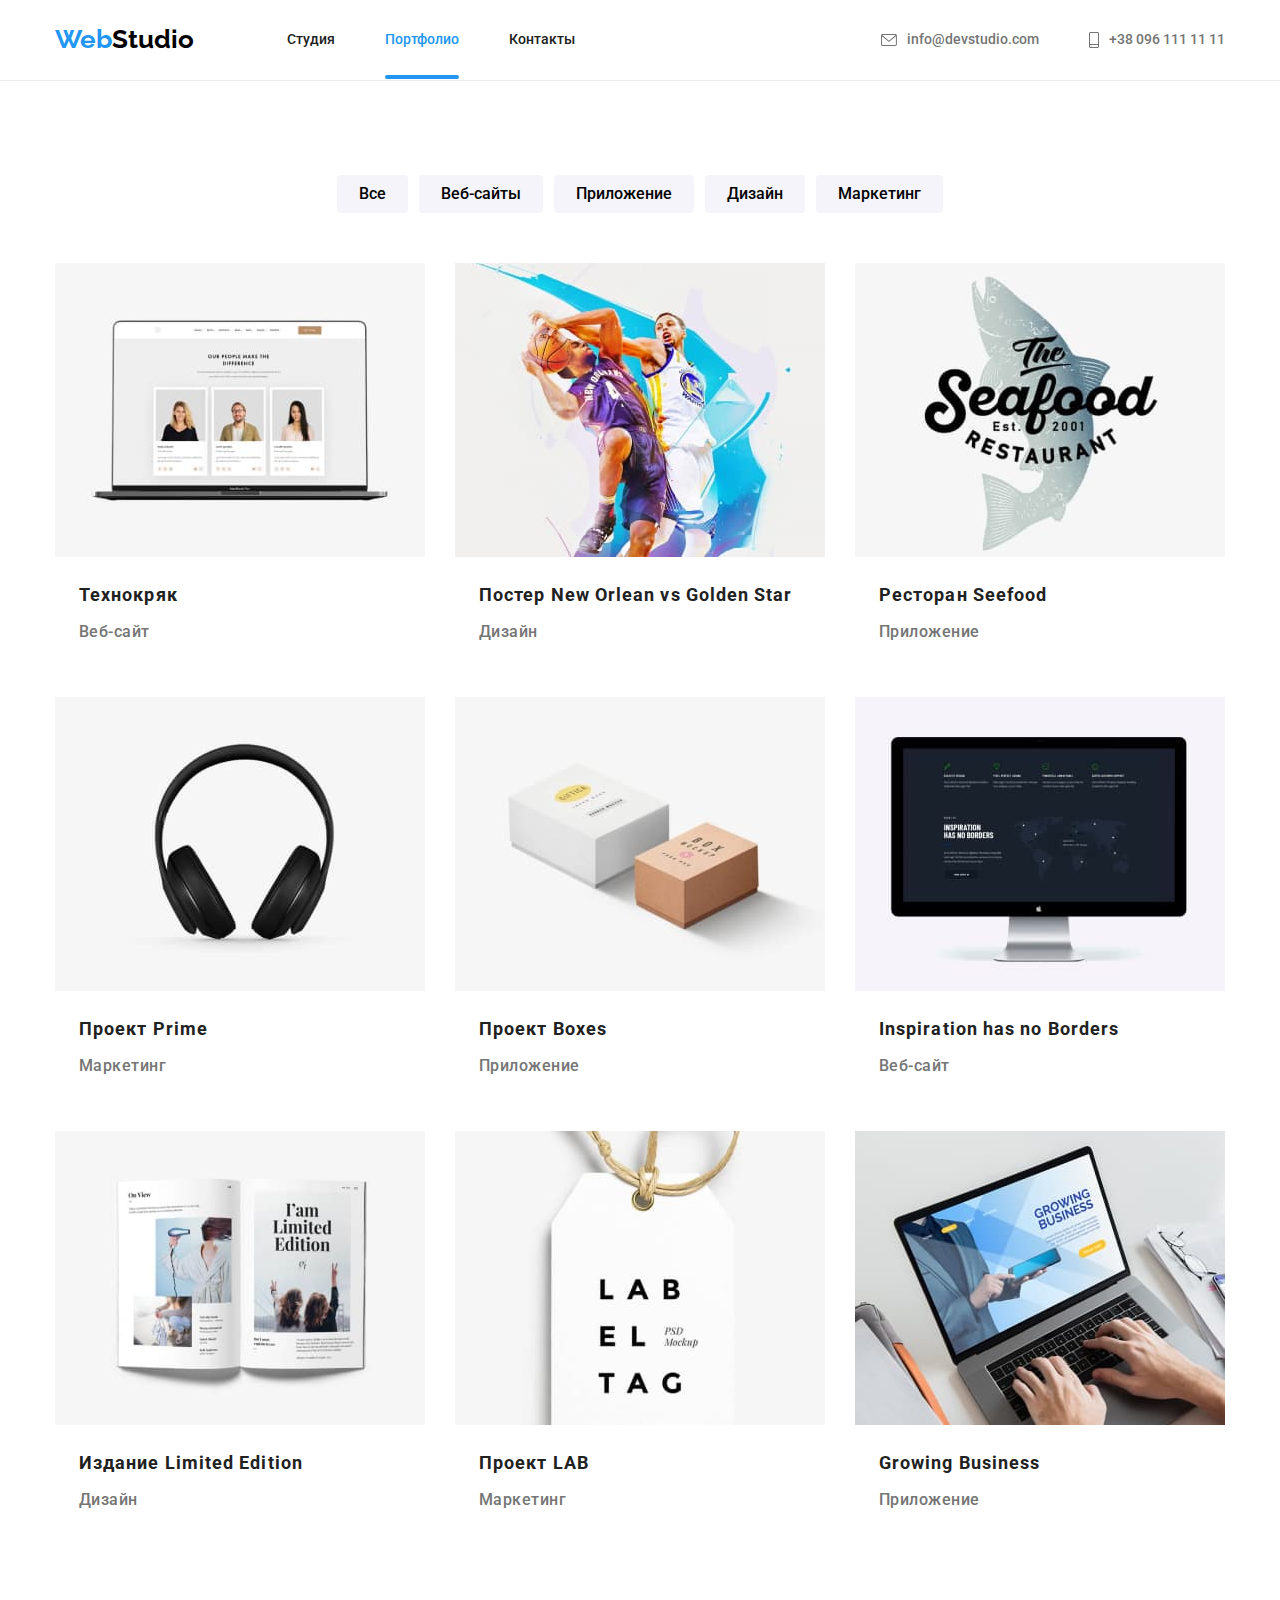
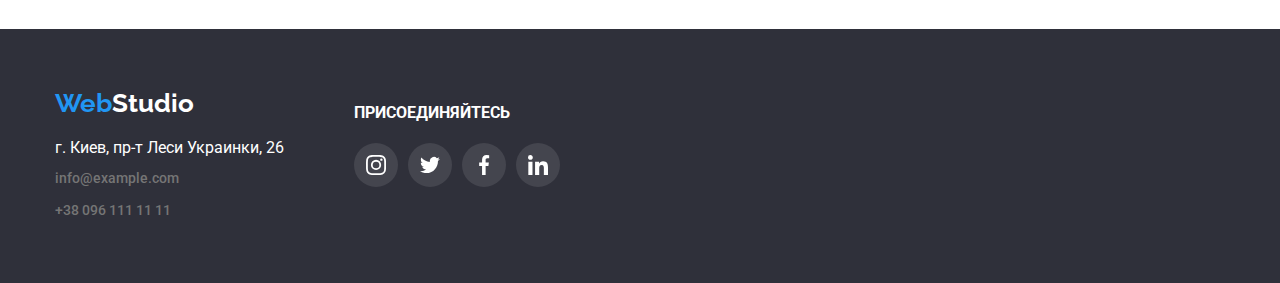
==== portfolio.html @ 62e399a4 "forma bez ikonok" ====
<!DOCTYPE html>
<html lang="ru">

<head>
    <meta charset="UTF-8">
    <meta http-equiv="X-UA-Compatible" content="IE=edge">
    <meta name="viewport" content="width=device-width, initial-scale=1.0">
    <title>WebStudio</title>
    <link rel="preconnect" href="https://fonts.gstatic.com">
    <link href="https://fonts.googleapis.com/css2?family=Raleway:wght@700&family=Roboto:wght@400;500;700;900&display=swap"
        rel="stylesheet">
    <link rel="stylesheet" href="https://cdnjs.cloudflare.com/ajax/libs/modern-normalize/1.0.0/modern-normalize.min.css">
    <link rel="stylesheet" href="./css/style.css">
</head>

<body>
    <!-- Шапка сайта -->
    <header class="page-header">
        <div class="container flex">
            <a class="logo" href="./index.html" lang="en">Web<span>Studio</span></a>
            <nav class="main-nav">
                <ul class="list site-nav flex">
                    <li class="item"><a class="link" href="./index.html">Студия</a></li>
                    <li class="item"><a class="link current" href="./portfolio.html">Портфолио</a></li>
                    <li class="item"><a class="link" href="">Контакты</a></li>
                </ul>
    
            </nav>
            <ul class="list contact-nav flex">
                <li class="item">
                    <a class="link link-contact" href="mailto:info@devstudio.com">
                        <svg class="contact-icon" width="16px" height="12px">
                            <use href="./images/icons.svg#icon-envelope"></use>
                        </svg>
                        info@devstudio.com
                    </a>
                </li>
                <li class="item">
                    <a class="link link-contact" href="tel:+380961111111">
                        <svg class="contact-icon" width="10px" height="16px">
                            <use href="./images/icons.svg#icon-smartphone"></use>
                        </svg>
                        +38 096 111 11 11
                    </a>
                </li>
            </ul>
        </div>
    </header>

        <!-- главная страница -->
        <main>
            <section class="section section-portfolio">
                <div class="container">
                    <h1 hidden>Наше портфолио</h1>
                    <ul class="list btn-list">
                        <li class="item">
                            <button class="btn" type="button">Все</button>
                        </li>
                        <li class="item">
                            <button class="btn" type="button">Веб-сайты</button>
                        </li>
                        <li class="item">
                            <button class="btn" type="button">Приложение</button>
                        </li>
                        <li class="item">
                            <button class="btn" type="button">Дизайн</button>
                        </li>
                        <li class="item">
                            <button class="btn" type="button">Маркетинг</button>
                        </li>
                    </ul>
                    <ul class="list portfolio-list">
                        <li class="item">
                            <div class="portfolio-list-item">
                                <a class="link" href="#">
                                    <div class="portfolio-image">
                                        <img src="./images/portfolio/website1.jpg" alt="Веб-сайт Технокряк" width="370" height="294">
                                        <p class="text-works-transcriptions">Технокряк это современная площадка распространения коронавируса. Компании
                                            используют эту платформу для цифрового
                                            шпионажа и атак на защищённые сервера конкурентов.</p>
                                    </div>
                                    <h2 class="title-works">Технокряк</h2>
                                    <p class="text-works">Веб-сайт</p>
                                </a>
                            </div>
                        </li>
                        <li class="item">
                            <div class="portfolio-list-item">
                                <a class="link" href="#">
                                    <div class="portfolio-image">
                                        <img class="portfolio-image" src="./images/portfolio/website2.jpg" alt="Постер New Orlean vs Golden Star" width="370" height="294">
                                        <p class="text-works-transcriptions">Технокряк это современная площадка распространения коронавируса. Компании
                                            используют эту платформу для цифрового
                                            шпионажа и атак на защищённые сервера конкурентов.</p>
                                    </div>
                                    <h2 class="title-works">Постер New Orlean vs Golden Star</h2>
                                    <p class="text-works">Дизайн</p>
                                </a>
                            </div>
                        </li>
                        <li class="item">
                            <div class="portfolio-list-item">
                                <a class="link" href="#">
                                    <div class="portfolio-image">
                                        <img class="portfolio-image" src="./images/portfolio/website3.jpg" alt="Приложение для ресторана Seefood" width="370" height="294">
                                        <p class="text-works-transcriptions">Технокряк это современная площадка распространения коронавируса. Компании
                                            используют эту платформу для цифрового
                                            шпионажа и атак на защищённые сервера конкурентов.</p>
                                    </div>
                                    <h2 class="title-works">Ресторан Seefood</h2>
                                    <p class="text-works">Приложение</p>
                                </a>
                            </div>
                        </li>
                        <li class="item">
                            <div class="portfolio-list-item">
                                <a class="link" href="#">
                                    <div class="portfolio-image">
                                        <img class="portfolio-image" src="./images/portfolio/website4.jpg" alt="Проект Prime" width="370" height="294">
                                        <p class="text-works-transcriptions">Технокряк это современная площадка распространения коронавируса. Компании
                                            используют эту платформу для цифрового
                                            шпионажа и атак на защищённые сервера конкурентов.</p>
                                    </div>
                                    <h2 class="title-works">Проект Prime</h2>
                                    <p class="text-works">Маркетинг</p>
                                </a>
                            </div>
                        </li>
                        <li class="item">
                            <div class="portfolio-list-item">
                                <a class="link" href="#">
                                    <div class="portfolio-image">
                                        <img class="portfolio-image" src="./images/portfolio/website5.jpg" alt="Проект Boxes" width="370" height="294">
                                        <p class="text-works-transcriptions">Технокряк это современная площадка распространения коронавируса. Компании
                                            используют эту платформу для цифрового
                                            шпионажа и атак на защищённые сервера конкурентов.</p>
                                    </div>
                                    <h2 class="title-works">Проект Boxes</h2>
                                    <p class="text-works">Приложение</p>
                                </a>
                            </div>
                        </li>
                        <li class="item">
                            <div class="portfolio-list-item">
                                <a class="link" href="#">
                                    <div class="portfolio-image">
                                        <img class="portfolio-image" src="./images/portfolio/website6.jpg" alt="Inspiration has no Borders" width="370" height="294">
                                        <p class="text-works-transcriptions">Технокряк это современная площадка распространения коронавируса. Компании
                                            используют эту платформу для цифрового
                                            шпионажа и атак на защищённые сервера конкурентов.</p>
                                    </div>
                                    <h2 class="title-works">Inspiration has no Borders</h2>
                                    <p class="text-works">Веб-сайт</p>
                                </a>
                            </div>
                        </li>
                        <li class="item">
                            <div class="portfolio-list-item">
                                <a class="link" href="#">
                                    <div class="portfolio-image">
                                        <img class="portfolio-image" src="./images/portfolio/website7.jpg" alt="Издание Limited Edition" width="370" height="294">
                                        <p class="text-works-transcriptions">Технокряк это современная площадка распространения коронавируса. Компании
                                            используют эту платформу для цифрового
                                            шпионажа и атак на защищённые сервера конкурентов.</p>
                                    </div>
                                    <h2 class="title-works">Издание Limited Edition</h2>
                                    <p class="text-works">Дизайн</p>
                                </a>
                            </div>
                        </li>
                        <li class="item">
                            <div class="portfolio-list-item">
                                <a class="link" href="#">
                                    <div class="portfolio-image">
                                        <img class="portfolio-image" src="./images/portfolio/website8.jpg" alt="Проект LAB" width="370" height="294">
                                        <p class="text-works-transcriptions">Технокряк это современная площадка распространения коронавируса. Компании
                                            используют эту платформу для цифрового
                                            шпионажа и атак на защищённые сервера конкурентов.</p>
                                    </div>
                                    <h2 class="title-works">Проект LAB</h2>
                                    <p class="text-works">Маркетинг</p>
                                </a>
                            </div>
                        </li>
                        <li class="item">
                            <div class="portfolio-list-item">
                                <a class="link" href="#">
                                    <div class="portfolio-image">
                                        <img class="portfolio-image" src="./images/portfolio/website9.jpg" alt="Growing Business" width="370" height="294">
                                        <p class="text-works-transcriptions">Технокряк это современная площадка распространения коронавируса. Компании
                                            используют эту платформу для цифрового
                                            шпионажа и атак на защищённые сервера конкурентов.</p>
                                    </div>
                                    <h2 class="title-works">Growing Business</h2>
                                    <p class="text-works">Приложение</p>
                                </a>
                            </div>
                        </li>
                    </ul>
                </div>
            </section>

        </main>
        <!-- Футер -->
        <footer class="footer">
            <div class="container footer-container">
                <div class="footer-contact">
                    <a class="logo logo-footer" href="./index.html" lang="en">Web<span>Studio</span></a>
                    <address class="footer-address">
                        <p class="address">г. Киев, пр-т Леси Украинки, 26 </p>
                        <a class="link link-contact" href="mailto:info@example.com">info@example.com</a>
                        <a class="link link-contact" href="tel:+380961111111">+38 096 111 11 11</a>
                    </address>
                </div>
                <div class="footer-social-link">
                    <p class="title">присоединяйтесь</p>
                    <ul class="social-items">
                        <li>
                            <button class="social-links">
                                <svg class="social-link" width="20" height="20">
                                    <use href="./images/icons.svg#icon-instagram"></use>
                                </svg>
                            </button>
                        </li>
                        <li>
                            <button class="social-links">
                                <svg class="social-link" width="20" height="20">
                                    <use href="./images/icons.svg#icon-twitter"></use>
                                </svg>
                            </button>
                        </li>
                        <li>
                            <button class="social-links">
                                <svg class="social-link" width="20" height="20">
                                    <use href="./images/icons.svg#icon-facebook"></use>
                                </svg>
                            </button>
                        </li>
                        <li>
                            <button class="social-links">
                                <svg class="social-link" width="20" height="20">
                                    <use href="./images/icons.svg#icon-linkedin"></use>
                                </svg>
                            </button>
                        </li>
                    </ul>
                </div>
            </div>
        </footer>
</body>
</html>
---- css/style.css ----
:root {
  --dark-background: #2f303a;
  --white-background: #ffffff;
  --light-background: #e5e5e5;
  --grey-background: #f5f4fa;
  --text-dark: #000000;
  --text-white: #ffffff;
  --text-black: #212121;
  --text-grey: #757575;
  --accent-blue: #2196f3;
  --icon-color: #afb1b8;
  --animation: 250ms cubic-bezier(0.4, 0, 0.2, 1);
}
body {
  background: var(--white-background);
  font-family: Roboto, sans-serif;
  color: var(--text-black);
}
h1,
h2,
h3,
h4,
h5,
h6 {
  margin: 0;
}
p {
  margin: 0;
}
ul,
li {
  margin: 0;
  padding: 0;
}
button {
  padding: 0;
}
svg {
  display: block;
}
img {
  display: block;
}
.container {
  margin-left: auto;
  margin-right: auto;
  padding-left: 15px;
  padding-right: 15px;

  width: 1200px;

  /* outline: 1px solid tomato; */
}
.link {
  font-weight: 500;
  font-size: 14px;
  line-height: 1.14;
  color: var(--text-black);
  text-decoration: none;
  transition: color var(--animation);
}
.link:hover,
.link:focus {
  color: var(--accent-blue);
}
.section {
  padding-top: 94px;
  padding-bottom: 94px;
  font-size: 14px;
  line-height: 1.71;

  /* width: 1600px; */
}
.list {
  list-style-type: none;
}
.flex {
  display: flex;
}
/* Header */

.page-header {
  border-bottom: 1px solid #ececec;
  /* padding: 0 200px; */
}
.page-header .container {
  align-items: center;
}
.logo {
  color: var(--accent-blue);
  font-family: Raleway;
  font-weight: bold;
  font-size: 26px;
  text-decoration: none;
}
.logo span {
  color: var(--text-dark);
}
.main-nav {
  align-items: center;
}
.site-nav {
  margin: 0;
  padding: 32px 0 32px 93px;
  align-items: center;

  font-weight: 500;
  font-size: 14px;
  line-height: 1.14;
}
.site-nav .link {
  padding: 32px 0;
}
.site-nav .item + .item {
  margin-left: 50px;
}

.contact-nav {
  display: flex;
  margin-left: auto;
  padding: 0;
}
.link-contact {
  display: flex;
  align-items: center;
  color: var(--text-grey);
}
.site-nav .link.current {
  position: relative;
  color: var(--accent-blue);
}
.site-nav .link.current::after {
  content: '';
  display: block;
  width: 100%;
  height: 4px;
  background-color: var(--accent-blue);
  border-radius: 2px;
  /* opacity: 0.4;  */ /* в макеті є опасіті !!!*/

  position: absolute;
  left: 0;
  bottom: 0;
}
.contact-nav .item + .item {
  padding-left: 50px;
}
.contact-icon {
  margin-right: 10px;
  fill: currentColor;
  transition: fill var(--animation);
}
.link-contact:hover,
.link-contact:focus {
  fill: var(--accent-blue);
}

/* Main */

.hero-section {
  text-align: center;
}
.hero-section-overlay {
  max-width: 1600px;
  margin-left: auto;
  margin-right: auto;
  background-image: linear-gradient(
      to right,
      rgba(47, 48, 58, 0.4),
      rgba(47, 48, 58, 0.4)
    ),
    url('../images/backgroundhero.png');

  background-repeat: no-repeat;
  background-position: 50% 50%;
}
.hero-section-title {
  padding: 106px 237px 106px 237px;
}
.hero-title {
  margin-bottom: 30px;

  font-weight: 900;
  font-size: 44px;
  line-height: 137%;
  color: var(--text-white);
  text-transform: uppercase;
}
.btn {
  background-color: var(--grey-background);
  font-weight: 500;
  font-size: 16px;
  line-height: 1.63;
  text-align: center;
  cursor: pointer;
  transition: color var(--animation), background-color var(--animation);
}
.btn:hover,
.btn:focus {
  background-color: var(--accent-blue);
  color: var(--text-white);
}
.btn-hero {
  background-color: var(--accent-blue);
  font-weight: bold;
  font-size: 16px;
  line-height: 1.88;
  text-align: center;
  color: var(--text-white);
  width: 200px;
  border: transparent;
  border-radius: 4px;
  padding: 10px 32px;
}
/* наши преимущества */
.feature-list {
  display: flex;
  margin-bottom: 94px;
}
.feature-list .item {
  width: calc((100% - 90px) / 4);
}
.feature-list .item:not(:last-child) {
  margin-right: 30px;
}
.feature-list .feature-title {
  margin-bottom: 10px;
}
.title {
  font-weight: bold;
  line-height: 1.14;
  text-transform: uppercase;
  margin-bottom: 10px;
}
.feature-title {
  font-size: 14px;
  letter-spacing: 0.03em;
  line-height: 1.15;
}
.section-title {
  margin-bottom: 50px;

  font-weight: bold;
  font-size: 36px;
  line-height: 1.17;
  text-align: center;
}
.text {
  color: var(--text-grey);
}
.our-skills-list {
  display: flex;
}
.our-skills-list .item:not(:last-child) {
  margin-right: 30px;
}
.our-skills-list .item {
  position: relative;
}
.our-skills-list-text {
  position: absolute;
  width: 100%;
  left: 0;
  bottom: 0;
  padding: 27px 0;
  text-align: center;
  background-color: rgba(47, 48, 58, 0.8);
  color: var(--text-white);
  text-transform: uppercase;
  font-weight: bold;
  font-size: 14px;
  line-height: 1.14;
  letter-spacing: 0.03em;
}
.feature-icons {
  padding: 25px 100px;
  margin-bottom: 30px;
  background-color: var(--grey-background);
  border-radius: 4px;
  text-align: center;
}
/* наша команда */
.section-our-team {
  background-color: var(--grey-background);
}
.list-team {
  display: flex;
  text-align: center;
}
.our-team-item {
  background-color: var(--white-background);
}
.list-team .item {
  display: block;
  box-shadow: 0px 1px 3px rgba(0, 0, 0, 0.12), 0px 1px 1px rgba(0, 0, 0, 0.14),
    0px 2px 1px rgba(0, 0, 0, 0.2);
}
.list-team .item:not(:last-child) {
  margin-right: 30px;
}
.title-team {
  font-weight: 500;
  font-size: 16px;
  line-height: 119%;
  letter-spacing: 0.03em;
  padding: 0 59px 10px 59px;
}
.our-skills-list {
  display: flex;
}
.our-skills-list .item:not(:last-child) {
  margin-right: 30px;
}
.team-text {
  font-size: 16px;
  line-height: 1.19;
  padding-right: auto;
  padding-bottom: 16px;
  padding-left: auto;
}
.team-image {
  display: block;
  margin-bottom: 30px;
}
.social-links {
  display: block;
  margin-right: 10px;
  padding: 12px;
  color: var(--icon-color);
  background-color: var(--white-background);
  border: none;
  border-radius: 50%;
  cursor: pointer;
  transition: color var(--animation), background-color var(--animation);
}

.social-links:hover,
.social-links:focus {
  background-color: var(--accent-blue);
  color: var(--text-white);
}
.social-link {
  text-align: center;
  fill: currentColor;
}
.social-items {
  display: flex;
  justify-content: center;
  padding-bottom: 30px;
  list-style: none;
}
/* Наши клиенты */
.our-client-list {
  display: flex;
  justify-content: center;
  list-style: none;
}
.our-client-items {
  padding: 16px 32px;
  border: 1px solid #afb1b8;
  border-radius: 4px;
  color: var(--icon-color);
  cursor: pointer;
  transition: color var(--animation), border var(--animation);
}
.our-client-items:hover,
.our-client-items:focus {
  color: var(--accent-blue);
  border: 1px solid var(--accent-blue);
}
.our-client-items:not(:last-child) {
  margin-right: 30px;
}
.our-client-item {
  display: block;
  fill: currentColor;
}
.our-client-item-one {
  padding: 7px 33px 6px 32px;
}
.our-client-item-two {
  padding: 3px 33px 5px;
}
.our-client-item-three {
  padding: 8px 33px 10px 29px;
}
.our-client-item-four {
  padding: 9px 11px 10px;
}
.our-client-item-five {
  padding: 7px 22px 8px;
}
.our-client-item-six {
  padding: 7px 6px 9px;
}
/* наши работы */
.section-portfolio {
  background-color: var(--white-background);
}
.btn-list {
  text-align: center;
  margin-bottom: 50px;
}
.btn-list .item {
  display: inline-block;
  letter-spacing: 0.03em;
  transition: box-shadow var(--animation);
}
.btn-list .item:not(:last-child) {
  margin-right: 8px;
}
.btn-list .item:hover,
.btn-list .item:focus {
  box-shadow: 0px 3px 1px rgba(0, 0, 0, 0.1), 0px 1px 2px rgba(0, 0, 0, 0.08),
    0px 2px 2px rgba(0, 0, 0, 0.12);
}
.item .btn {
  padding: 6px 22px;
  border: transparent;
  border-radius: 4px;
  font-family: Roboto;
  font-weight: 500;
}

.portfolio-list {
  display: flex;
  flex-wrap: wrap;
}
.portfolio-image {
  position: relative;
}

.portfolio-list .item:not(:nth-child(3n + 3)) {
  margin-right: 30px;
}
.portfolio-list .item:not(:nth-child(n + 7)) {
  margin-bottom: 30px;
}
.portfolio-list-item {
  background-color: var(--white-background);
  overflow: hidden;
}

.title-works {
  margin-top: 20px;
  padding-left: 24px;
  padding-right: auto;
  font-weight: bold;
  font-size: 18px;
  line-height: 2;
  letter-spacing: 0.06em;
}
.text-works {
  margin-top: 4px;
  padding-bottom: 20px;
  padding-left: 24px;
  font-size: 16px;
  line-height: 1.88;
  letter-spacing: 0.03em;
  color: var(--text-grey);
}
.text-works-transcriptions {
  position: absolute;
  bottom: 0;
  left: 0;
  width: 100%;
  height: 100%;
  font-weight: normal;
  font-size: 18px;
  line-height: 1.56;
  letter-spacing: 0.03em;
  color: var(--text-white);
  background-color: var(--accent-blue);
  opacity: 0.9;

  padding: 63px 24px;

  transform: scaleY(0);
  transform-origin: bottom;
  transition: transform 250ms cubic-bezier(0.4, 0, 0.2, 1);
  /* opasity 250ms cubic-bezier(0.4, 0, 0.2, 1); */
}
.portfolio-list .link:hover,
.portfolio-list .link:focus {
  color: var(--text-dark);
}
.portfolio-list .item:hover,
.portfolio-list .item:focus {
  box-shadow: 0px 1px 1px rgba(0, 0, 0, 0.12), 0px 4px 4px rgba(0, 0, 0, 0.06),
    1px 4px 6px rgba(0, 0, 0, 0.16);
}
.portfolio-list-item:hover .text-works-transcriptions,
.portfolio-list-item:focus .text-works-transcriptions {
  transform: scaleY(1);
  opacity: 0.9;
}
/* Модальное окно */

.close-btn {
  position: absolute;
  top: 8px;
  right: 8px;
  padding: 9px 9px 10px 10px;
  border: 1px solid rgba(0, 0, 0, 0.1);
  border-radius: 50%;
  background-color: var(--white-background);
  cursor: pointer;
}
.close-icon {
  /* fill: #000000; */
}
.backdrop {
  position: fixed;
  top: 0;
  left: 0;
  width: 100%;
  height: 100%;
  background: rgba(0, 0, 0, 0.2);

  opacity: 1;

  transition: opacity 250ms cubic-bezier(0.4, 0, 0.2, 1);
}
.backdrop.is-hidden {
  opacity: 0;
  pointer-events: none;
  visibility: hidden;
}
.backdrop.is-hidden .modal {
  transform: translate(-50%, -50%) scale(0);
}
.modal {
  position: absolute;
  top: 50%;
  left: 50%;
  transform: translate(-50%, -50%) scale(1);
  /* width: 528px;
  height: 581px; */

  background-color: #fff;
  box-shadow: 0px 1px 3px rgba(0, 0, 0, 0.12), 0px 1px 1px rgba(0, 0, 0, 0.14),
    0px 2px 1px rgba(0, 0, 0, 0.2);
  border-radius: 4px;

  transition: transform 250ms cubic-bezier(0.4, 0, 0.2, 1);
}
/* input {
  padding: 0;
} */
.form {
  padding: 40px;
  box-shadow: 0px 1px 3px rgba(0, 0, 0, 0.12), 0px 1px 1px rgba(0, 0, 0, 0.14),
    0px 2px 1px rgba(0, 0, 0, 0.2);
  border-radius: 4px;
}
.contact-form {
  display: flex;
  flex-direction: column;
}
.form-title {
  font-weight: bold;
  font-size: 20px;
  text-align: center;
  letter-spacing: 0.03em;
  margin-bottom: 12px;
}

.label-form {
  position: relative;
  font-size: 12px;
  font-style: normal;
  line-height: 1.17;
  letter-spacing: 0.01em;
  color: var(--text-grey);
  margin-bottom: 10px;
}
.label-form-area {
  margin-bottom: 30px;
}
.label-text {
  display: block;
  margin-bottom: 4px;
}
.form-input {
  width: 100%;
  height: 40px;
  border: 1px solid rgba(33, 33, 33, 0.2);
  border-radius: 4px;
}
.form-icon {
  position: absolute;
  bottom: 11px;
  left: 12px;
}
.agreement .form-input {
  width: auto;
}
.agreement {
  display: inline-block;
  margin: 0 auto 30px;
}
.agreement-text {
  font-weight: normal;
  font-size: 14px;
  line-height: 1.71;
  letter-spacing: 0.03em;

  margin-left: 7px;
}
.agreement-text a {
  color: var(--accent-blue);
}
.modal-btn {
  margin: auto;
}
/* Footer */
.footer {
  background-color: var(--dark-background);
}

.footer-container {
  display: flex;
  padding-top: 60px;
  padding-bottom: 60px;
}
.footer-contact {
  margin-right: 70px;
}
.logo-footer {
  display: block;
  margin-bottom: 20px;
}
.logo-footer span {
  color: var(--text-white);
}

.address {
  margin-bottom: 9px;
  font-style: normal;
  color: var(--text-white);
}

.footer-address .link-contact {
  display: block;
  font-size: 14px;
  line-height: 1.71;
  cursor: default;
  font-style: normal;
}
.footer-address .link-contact:not(:last-child) {
  margin-bottom: 9px;
}

.footer-social-link {
  padding-top: 15px;
  cursor: pointer;
}
.footer-social-link .title {
  margin-bottom: 20px;
  color: var(--text-white);
}
.footer-social-link .social-items {
  padding: 0;
}
.footer-social-link .social-links {
  background-color: rgba(255, 255, 255, 0.1);
  color: var(--text-white);
  transition: background-color var(--animation);
}
.footer-social-link .social-links:hover,
.footer-social-link .social-links:focus {
  background-color: var(--accent-blue);
}
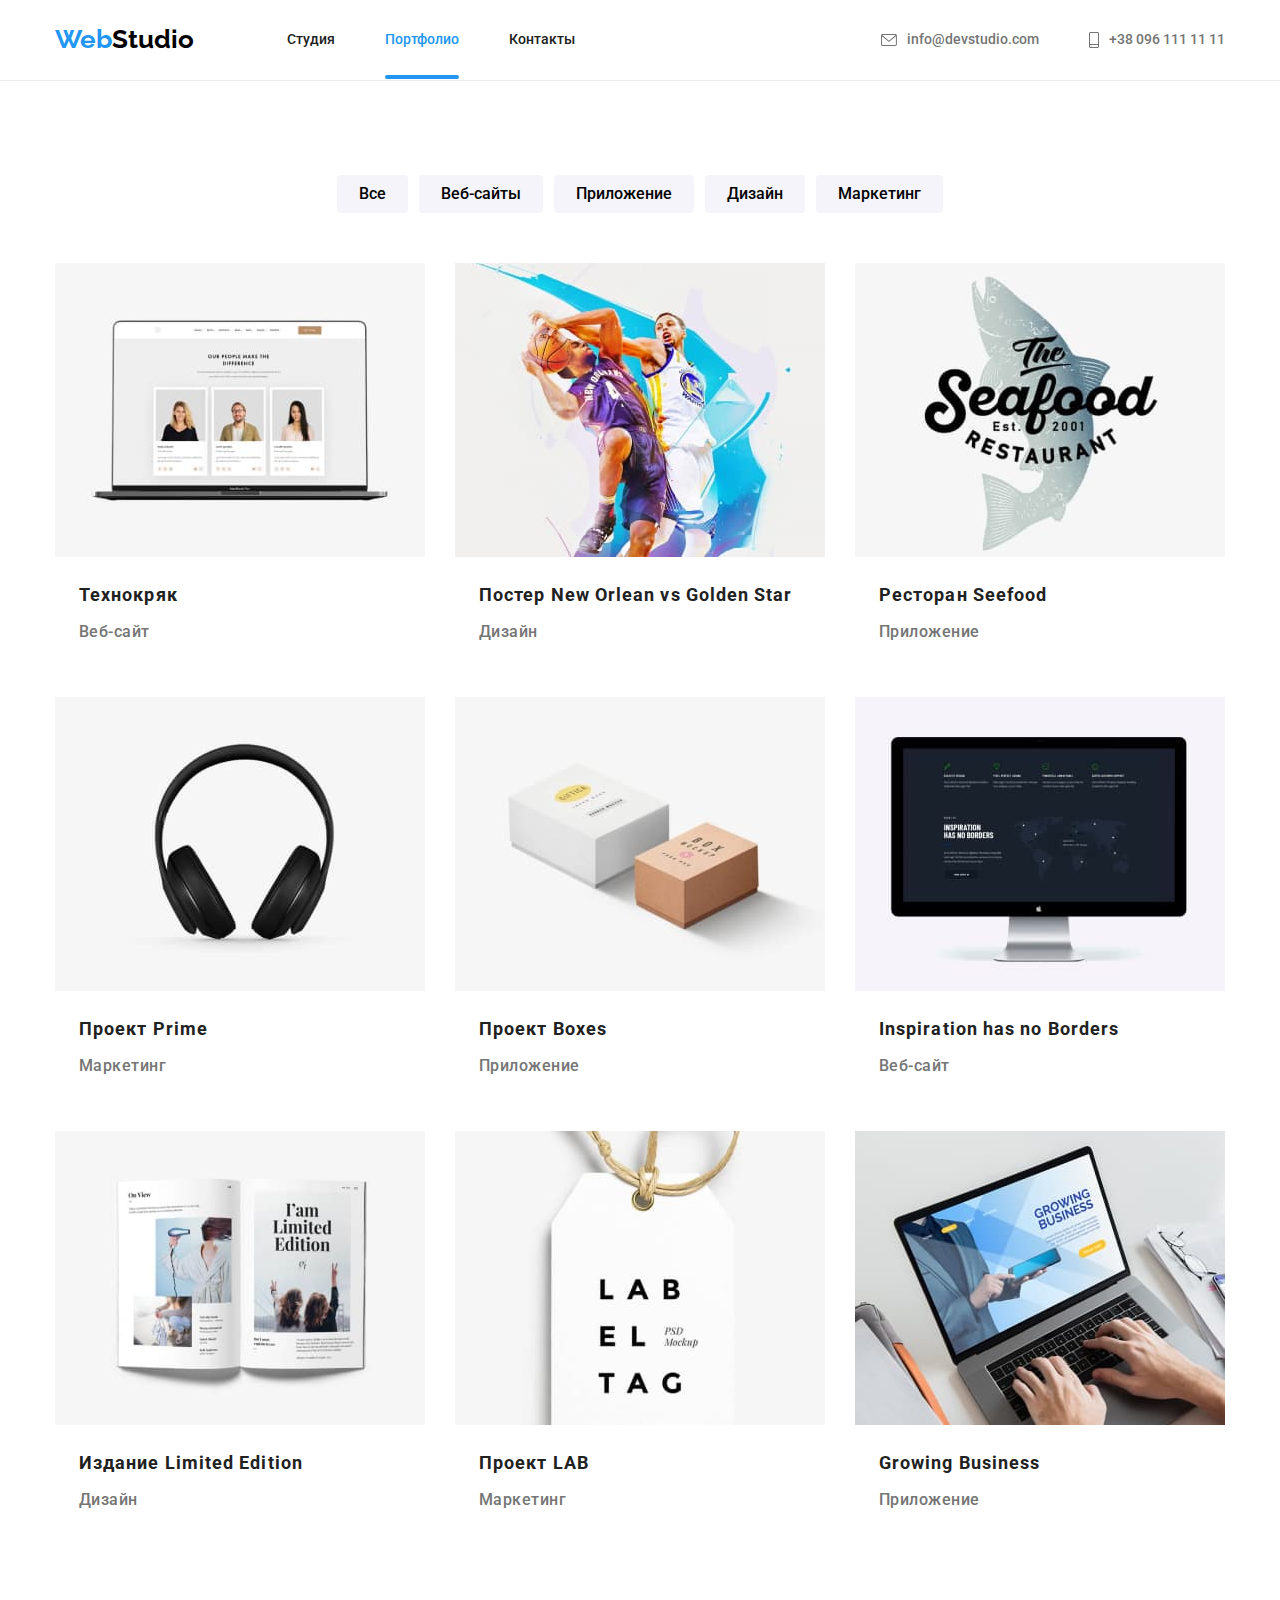
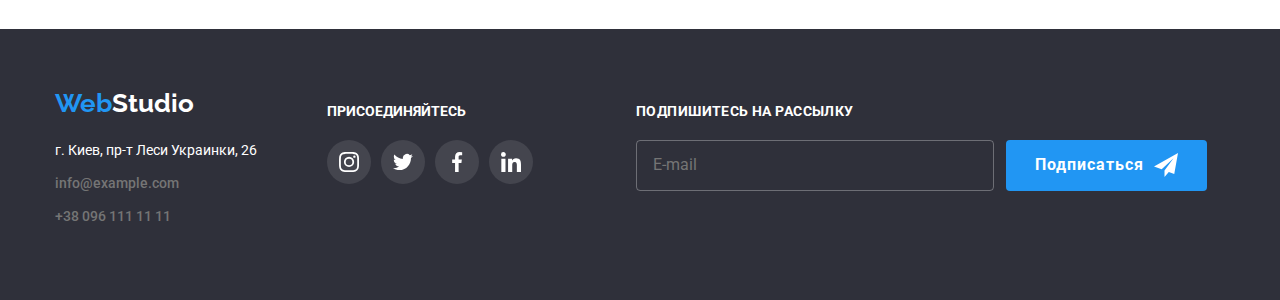
==== commit b25d750a: "1" ====
--- a/portfolio.html
+++ b/portfolio.html
@@ -245,6 +245,21 @@
                         </li>
                     </ul>
                 </div>
+                <form class="footer-form">
+                    <label class="label-footer">
+                        <span class="footer-form-text">Подпишитесь на рассылку</span>
+                        <input type="text" name="subscribe" placeholder="E-mail" class="footer-input">
+                    </label>
+                    <button type="submit" class="btn footer-btn">
+                        <!-- <div class="footer-btn-icon"> -->
+                        <span>Подписаться</span>
+                        <svg class="icon-send" width="24" height="24">
+                            <use href="./images/icons.svg#iconsend"></use>
+                        </svg>
+                        <!-- </div> -->
+                
+                    </button>
+                </form>
             </div>
         </footer>
 </body>
--- a/css/style.css
+++ b/css/style.css
@@ -507,7 +507,10 @@
   cursor: pointer;
 }
 .close-icon {
-  /* fill: #000000; */
+  transition: fill var(--animation);
+}
+.close-icon:hover {
+  fill: var(--accent-blue);
 }
 .backdrop {
   position: fixed;
@@ -575,25 +578,67 @@
   margin-bottom: 10px;
 }
 .label-form-area {
-  margin-bottom: 30px;
+  margin-bottom: 20px;
 }
 .label-text {
   display: block;
   margin-bottom: 4px;
 }
+
 .form-input {
   width: 100%;
-  height: 40px;
+  outline: none;
   border: 1px solid rgba(33, 33, 33, 0.2);
   border-radius: 4px;
+  padding: 12px 42px;
+
+  font-family: Roboto, sans-serif;
+  font-style: normal;
+  font-weight: normal;
+  font-size: 14px;
+  line-height: 1.15;
+  letter-spacing: 0.01em;
+}
+.form-focus {
+  transition: border var(--animation), fill var(--animation);
+}
+.label-form:focus-within > .form-focus {
+  border: 1px solid var(--accent-blue);
+  fill: var(--accent-blue);
 }
 .form-icon {
   position: absolute;
-  bottom: 11px;
-  left: 12px;
-}
-.agreement .form-input {
-  width: auto;
+  bottom: 14px;
+  left: 15px;
+}
+.form-input-area {
+  padding: 12px 16px;
+  resize: none;
+  font-size: 12px;
+  line-height: 1.17;
+  letter-spacing: 0.01em;
+}
+.form-checkbox {
+  position: absolute;
+  appearance: none;
+}
+.form-checkbox:checked + .checkbox {
+  background-color: var(--accent-blue);
+  background-image: url('../images/svg/iconcheck.svg');
+  background-size: contain;
+  background-origin: border-box;
+  border-color: var(--accent-blue);
+}
+.agreement-form {
+  display: flex;
+  align-items: center;
+}
+.checkbox {
+  display: inline-block;
+  width: 14px;
+  height: 13px;
+  border: 2px solid var(--text-black);
+  border-radius: 2px;
 }
 .agreement {
   display: inline-block;
@@ -636,8 +681,13 @@
 
 .address {
   margin-bottom: 9px;
+
+  color: var(--text-white);
+  font-family: Roboto;
   font-style: normal;
-  color: var(--text-white);
+  font-weight: normal;
+  font-size: 14px;
+  line-height: 1.71;
 }
 
 .footer-address .link-contact {
@@ -658,6 +708,8 @@
 .footer-social-link .title {
   margin-bottom: 20px;
   color: var(--text-white);
+  font-size: 14px;
+  line-height: 1.14;
 }
 .footer-social-link .social-items {
   padding: 0;
@@ -671,3 +723,55 @@
 .footer-social-link .social-links:focus {
   background-color: var(--accent-blue);
 }
+.footer-form {
+  display: flex;
+  flex-direction: row;
+  padding-top: 15px;
+  padding-bottom: 49px;
+  margin-left: 93px;
+}
+.footer-form-text {
+  font-weight: bold;
+  font-size: 14px;
+  line-height: 1.14;
+  letter-spacing: 0.03em;
+  text-transform: uppercase;
+  color: var(--text-white);
+  margin-bottom: 20px;
+}
+.footer-input {
+  outline: none;
+  width: 358px;
+  padding: 15px 16px;
+
+  border: 1px solid rgba(255, 255, 255, 0.3);
+  border-radius: 4px;
+  background-color: transparent;
+  color: var(--text-white);
+}
+.label-footer {
+  display: flex;
+  flex-direction: column;
+  margin-right: 12px;
+}
+.icon-send {
+  display: block;
+  margin-left: 10px;
+}
+
+.footer-btn {
+  display: flex;
+  align-items: center;
+  background-color: var(--accent-blue);
+  font-weight: bold;
+  font-style: normal;
+  font-size: 16px;
+  line-height: 1.88;
+  letter-spacing: 0.06em;
+  text-align: center;
+  color: var(--text-white);
+  padding: 0 29px;
+  border: transparent;
+  border-radius: 4px;
+  margin-top: 36px;
+}
